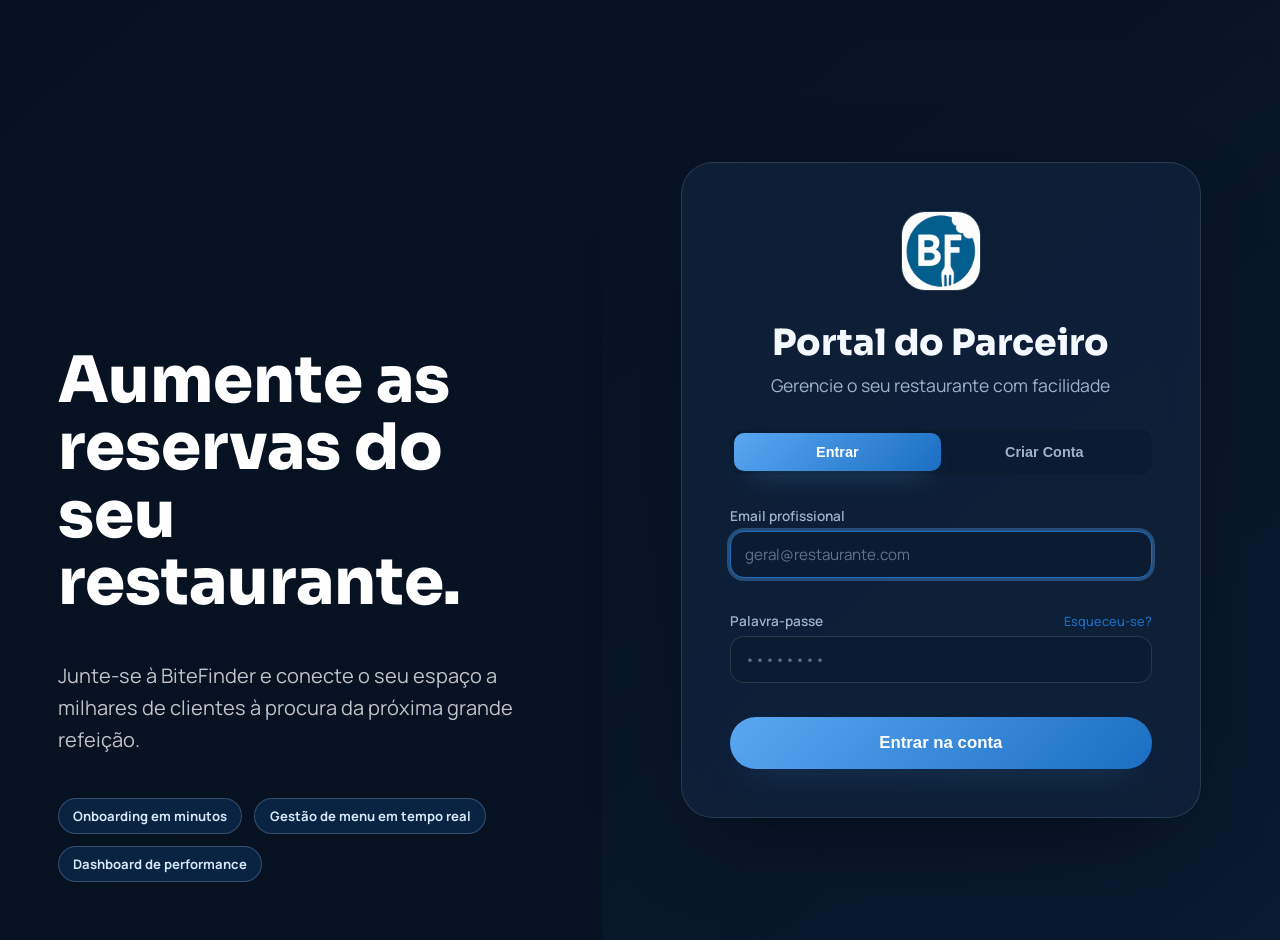
==== bitefinder-api/index.html @ 4b88491d "Merge 71abee022ecd31e087f66228d51484454b02239a into 92f7e16b19a69e4f7900a08f68b5880546957036" ====
<!DOCTYPE html>
<html lang="pt-BR">
<head>
  <meta charset="UTF-8" />
  <meta name="viewport" content="width=device-width, initial-scale=1.0" />
  <title>BiteFinder Restaurante</title>
  <!-- AdSense Integration Dummy/Test -->
  <script async src="https://pagead2.googlesyndication.com/pagead/js/adsbygoogle.js"></script>
  <link rel="preconnect" href="https://fonts.googleapis.com" />
  <link rel="preconnect" href="https://fonts.gstatic.com" crossorigin />
  <link href="https://fonts.googleapis.com/css2?family=Manrope:wght@400;500;600;700;800&family=Sora:wght@500;600;700;800&display=swap" rel="stylesheet" />
  <link rel="stylesheet" href="tokens.css" />
  <style>
    :root {
      --brand: #1B6EC2;
      --brand-hover: #103E7D;
      --brand-bright: #5AA7F2;
      --accent: #1B6EC2;
      --accent-hover: #103E7D;
      --accent-soft: rgba(74,144,217,0.16);
      --bg: #071224;
      --bg-elevated: #0B1B31;
      --surface: #10233D;
      --surface-light: #152B49;
      --surface-frost: rgba(16,35,61,0.78);
      --border: rgba(214,232,248,0.13);
      --text: #F4F8FF;
      --text-soft: #9FB2CC;
      --success: #34C67A;
      --error: #E85C5C;
      --yellow: #FFC107;
      --porcelain: #F7FAFF;
      --radius: 24px;
      --shadow-sm: 0 8px 20px -14px rgba(0,0,0,0.38);
      --shadow: 0 22px 58px -28px rgba(0,0,0,0.58);
      --shadow-lg: 0 34px 90px -40px rgba(0,0,0,0.7);
      --ring: rgba(90,167,242,0.34);
      --ease: cubic-bezier(.2,.8,.2,1);
      font-family: 'Manrope', 'Segoe UI', sans-serif;
    }

    * { box-sizing: border-box; }
    body {
      margin: 0;
      min-height: 100vh;
      background: linear-gradient(140deg, #061121 0%, #071224 46%, #102844 100%);
      color: var(--text);
    }

    h1, h2, h3, h4 {
      font-family: 'Sora', 'Manrope', sans-serif;
      letter-spacing: 0;
    }
    
    .hidden { display: none !important; }
    
    /* ---- AUTH LAYOUT (SPLIT SCREEN) ---- */
    .auth-layout { display: flex; min-height: 100vh; position: relative; }
    
    .auth-banner {
      display: none;
      width: 47%;
      background: linear-gradient(165deg, rgba(6, 17, 33, 0.26), rgba(6, 17, 33, 0.94)), url('https://images.unsplash.com/photo-1555396273-367ea4eb4db5?ixlib=rb-4.0.3&auto=format&fit=crop&w=1920&q=80') center/cover;
      color: white;
      padding: 3.6rem;
      flex-direction: column;
      justify-content: flex-end;
      position: relative;
      overflow: hidden;
    }

    .auth-banner::before {
      content: '';
      display: none;
    }
    
    @media (min-width: 1024px) {
      .auth-banner { display: flex; }
    }
    
    .auth-banner h1 {
      font-size: clamp(3rem, 5vw, 4.5rem);
      font-weight: 800;
      line-height: 1.05;
      letter-spacing: 0;
      margin-bottom: 24px;
      max-width: 600px;
      position: relative;
      z-index: 1;
    }
    .auth-banner p {
      font-size: 1.25rem;
      color: rgba(255, 255, 255, 0.75);
      max-width: 500px;
      line-height: 1.6;
      position: relative;
      z-index: 1;
    }

    .auth-kpis {
      display: flex;
      flex-wrap: wrap;
      gap: 0.75rem;
      margin-top: 1.4rem;
      position: relative;
      z-index: 1;
    }

    .kpi-pill {
      background: rgba(27,110,194,0.2);
      border: 1px solid rgba(214,232,248,0.22);
      border-radius: 999px;
      padding: 0.5rem 0.9rem;
      font-size: 0.82rem;
      font-weight: 700;
      color: #D6E8F8;
      backdrop-filter: blur(4px);
    }
    
    .auth-content {
      flex: 1;
      display: flex;
      flex-direction: column;
      justify-content: center;
      padding: 2rem 1.3rem;
      background: linear-gradient(140deg, #071224 0%, #0A1A2F 100%);
    }
    
    .auth-card {
      width: 100%;
      max-width: 520px;
      margin: 0 auto;
      background: var(--surface-frost);
      border: 1px solid var(--border);
      border-radius: 32px;
      box-shadow: var(--shadow-lg);
      padding: 48px;
      backdrop-filter: blur(18px);
    }
    
    .auth-card.register-mode { max-width: 720px; }
    
    .auth-header { text-align: center; margin-bottom: 32px; }
    .auth-header img {
      width: 80px;
      height: 80px;
      border-radius: 24px;
      margin-bottom: 24px;
      box-shadow: var(--shadow);
      border: 1px solid var(--border);
    }
    .auth-header h2 { font-size: 2.25rem; font-weight: 800; margin: 0 0 8px; color: var(--text); letter-spacing: 0; }
    .auth-header p { color: var(--text-soft); font-size: 1.1rem; margin: 0; }
    
    .auth-tabs {
      display: flex;
      background: var(--bg-elevated);
      padding: 4px;
      border-radius: 12px;
      margin-bottom: 2rem;
    }
    .auth-tabs button {
      flex: 1;
      padding: 11px;
      border: none;
      background: transparent;
      border-radius: 10px;
      font-weight: 700;
      font-size: 0.9rem;
      color: var(--text-soft);
      cursor: pointer;
      transition: all 0.2s ease;
    }
    .auth-tabs button.active {
      background: linear-gradient(135deg, var(--brand-bright), var(--brand));
      color: #fff;
      box-shadow: 0 12px 28px -16px rgba(90,167,242,0.85);
    }
    
    /* ---- DASHBOARD LAYOUT ---- */
    .dashboard-layout { min-height: 100vh; display: flex; flex-direction: column; background: linear-gradient(140deg, #061121 0%, #071224 48%, #102844 100%); }
    
    .dash-nav {
      background: rgba(7, 18, 36, 0.86);
      border-bottom: 1px solid var(--border);
      padding: 0 1.6rem;
      display: flex;
      justify-content: space-between;
      align-items: center;
      height: 74px;
      position: sticky;
      top: 0;
      z-index: 100;
      backdrop-filter: blur(16px);
    }
    
    .dash-brand { display: flex; align-items: center; gap: 12px; font-weight: 700; font-size: 1.05rem; color: var(--text); }
    .dash-brand img {
      width: 38px;
      height: 38px;
      border-radius: 10px;
      border: 1px solid var(--border);
    }
    
    .dash-menu { display: flex; gap: 4px; height: 100%; align-items: center; }
    .dash-menu button {
      background: transparent;
      border: none;
      font-size: 0.92rem;
      font-weight: 700;
      color: var(--text-soft);
      padding: 9px 15px;
      border-radius: 9px;
      cursor: pointer;
      transition: all 0.2s;
      display: flex;
      align-items: center;
      gap: 6px;
    }
    .dash-menu button:hover { background: rgba(74,144,217,0.12); color: var(--text); }
    .dash-menu button.active { background: var(--accent-soft); color: var(--accent); }
    
    .dash-logout {
      font-size: 0.9rem;
      color: #E85C5C;
      background: rgba(232,92,92,0.12);
      border: 1px solid rgba(232,92,92,0.2);
      cursor: pointer;
      font-weight: 700;
      border-radius: 999px;
      padding: 10px 14px;
      transition: all 0.2s ease;
    }
    .dash-logout:hover { background: rgba(232,92,92,0.2); transform: translateY(-1px); }
    
    .dash-content { max-width: 1320px; margin: 0 auto; padding: 2rem 1.2rem 2.5rem; width: 100%; flex: 1; }

    .demo-badge {
      display: inline-flex;
      align-items: center;
      gap: 6px;
      background: rgba(255,193,7,0.15);
      border: 1px solid rgba(255,193,7,0.3);
      color: var(--yellow);
      font-size: 0.75rem;
      font-weight: 700;
      padding: 4px 10px;
      border-radius: 999px;
      margin-left: 12px;
    }

    /* ---- Restaurant Selector ---- */
    .restaurant-selector {
      display: flex;
      gap: 8px;
      margin-bottom: 24px;
      flex-wrap: wrap;
    }
    .restaurant-chip {
      padding: 10px 20px;
      border-radius: 999px;
      border: 1px solid var(--border);
      background: var(--surface-light);
      color: var(--text-soft);
      font-weight: 700;
      font-size: 0.9rem;
      cursor: pointer;
      transition: all 0.22s var(--ease);
    }
    .restaurant-chip:hover { border-color: var(--accent); color: var(--text); background: rgba(74,144,217,0.10); }
    .restaurant-chip.active {
      background: linear-gradient(135deg, var(--brand-bright), var(--brand));
      border-color: var(--accent);
      color: white;
      box-shadow: 0 4px 16px -4px rgba(27,110,194,0.5);
    }

    /* ---- COMMON COMPONENTS ---- */
    .panel { display: none; animation: fadeIn 0.32s var(--ease); }
    .panel.active { display: block; }
    @keyframes fadeIn { from { opacity: 0; transform: translateY(10px); } to { opacity: 1; transform: translateY(0); } }
    
    .card {
      background: var(--surface);
      border: 1px solid var(--border);
      border-radius: 24px;
      padding: 32px;
      box-shadow: var(--shadow);
      margin-bottom: 24px;
      transition: transform 0.22s var(--ease), box-shadow 0.22s var(--ease), border-color 0.22s var(--ease);
    }
    
    .card:hover {
      transform: translateY(-3px);
      box-shadow: var(--shadow-lg);
      border-color: rgba(214,232,248,0.22);
    }
    
    .form-grid { display: grid; gap: 1rem; grid-template-columns: 1fr; }
    @media (min-width: 640px) { .form-grid.two-cols { grid-template-columns: 1fr 1fr; } }
    
    .form-row { display: flex; flex-direction: column; gap: 6px; margin-bottom: 1rem; }
    .form-row label { font-size: 0.85rem; font-weight: 600; color: var(--text-soft); }
    .form-row input, .form-row select, .form-row textarea { 
      border: 1px solid var(--border);
      border-radius: 14px;
      background: var(--bg-elevated);
      color: var(--text);
      padding: 12px 14px;
      font-size: 0.95rem;
      font-family: inherit;
      transition: all .2s ease;
    }
    .form-row input::placeholder, .form-row textarea::placeholder { color: #5f7390; }
    .form-row input:focus, .form-row select:focus, .form-row textarea:focus { 
      outline: none; border-color: var(--accent); box-shadow: 0 0 0 3px var(--ring); 
    }
    .form-row textarea { min-height: 74px; resize: vertical; }
    
    .field-error { color: var(--error); font-size: 0.8rem; margin-top: -6px; min-height: 1.1rem; }
    
    .button-cta { 
      width: 100%;
      border: none;
      border-radius: 999px;
      padding: 16px 24px;
      font-size: 1.05rem;
      font-weight: 800;
      color: white;
      background: linear-gradient(135deg, var(--brand-bright), var(--brand));
      cursor: pointer;
      transition: transform 0.18s var(--ease), box-shadow 0.18s var(--ease), background 0.18s var(--ease);
      display: flex; justify-content: center; align-items: center; gap: 12px;
      box-shadow: 0 18px 34px -24px rgba(90,167,242,0.9);
    }
    .button-cta:hover { transform: translateY(-1px); box-shadow: 0 22px 42px -24px rgba(90,167,242,0.95); background: var(--brand-hover); }
    .button-cta.secondary { background: var(--accent); color: white; }
    .button-cta.secondary:hover { background: var(--accent-hover); }
    .button-cta.danger { background: var(--error); color: white; }
    .button-cta.small {
      width: auto;
      padding: 10px 16px;
      font-size: 0.85rem;
    }
    .button-cta.icon-btn {
      width: auto;
      padding: 10px 12px;
      font-size: 0.85rem;
      border-radius: 12px;
    }
    
    .page-header { margin-bottom: 32px; }
    .page-header h2 { font-size: 2.2rem; font-weight: 800; color: var(--text); margin: 0 0 8px; letter-spacing: 0; }
    .page-header p { color: var(--text-soft); font-size: 1.1rem; margin: 0; }

    .section-eyebrow {
      display: inline-flex;
      align-items: center;
      gap: 6px;
      border-radius: 999px;
      background: var(--accent-soft);
      color: var(--accent);
      font-weight: 700;
      font-size: 0.74rem;
      letter-spacing: 0.07em;
      text-transform: uppercase;
      padding: 6px 10px;
      margin-bottom: 0.85rem;
    }

    /* ---- Stats Bar ---- */
    .stats-bar {
      display: grid;
      grid-template-columns: repeat(auto-fit, minmax(140px, 1fr));
      gap: 12px;
      margin-bottom: 28px;
    }
    .stat-card {
      background: var(--surface-light);
      border: 1px solid var(--border);
      border-radius: 18px;
      padding: 18px;
      text-align: center;
      box-shadow: var(--shadow-sm);
      transition: transform 0.22s var(--ease), box-shadow 0.22s var(--ease), border-color 0.22s var(--ease);
    }
    .stat-card:hover { transform: translateY(-2px); box-shadow: var(--shadow); border-color: rgba(214,232,248,0.2); }
    .stat-emoji { margin-bottom: 6px; display: flex; justify-content: center; color: var(--accent); }
    .stat-value { font-size: 1.8rem; font-weight: 800; color: var(--text); margin: 0; }
    .stat-label { color: var(--text-soft); font-size: 0.82rem; font-weight: 500; margin: 2px 0 0; }

    /* ---- Dish Grid ---- */
    .dish-grid {
      display: grid;
      gap: 16px;
      grid-template-columns: repeat(auto-fill, minmax(320px, 1fr));
    }

    .dish-grid.list-view {
      grid-template-columns: 1fr;
    }

    .dish-card {
      background: var(--surface-light);
      border: 1px solid var(--border);
      border-radius: 20px;
      overflow: hidden;
      transition: transform 0.24s var(--ease), box-shadow 0.24s var(--ease), border-color 0.24s var(--ease);
      box-shadow: var(--shadow-sm);
    }
    .dish-card:hover { transform: translateY(-4px); box-shadow: var(--shadow-lg); border-color: rgba(214,232,248,0.22); }
    .dish-card.is-destaque {
      border-color: rgba(255,184,0,0.35);
      box-shadow: 0 4px 16px -4px rgba(255,184,0,0.15);
    }

    .dish-card-img {
      width: 100%;
      height: 200px;
      object-fit: cover;
      background: var(--bg-elevated);
      display: block;
      filter: saturate(1.06) contrast(1.03);
    }

    .dish-card-body { padding: 16px; }

    .dish-card-top {
      display: flex;
      justify-content: space-between;
      align-items: flex-start;
      margin-bottom: 6px;
    }

    .dish-category-badge {
      background: var(--accent-soft);
      color: var(--accent);
      font-size: 0.7rem;
      font-weight: 700;
      text-transform: uppercase;
      letter-spacing: 0.5px;
      padding: 3px 8px;
      border-radius: 6px;
    }

    .dish-price {
      font-weight: 800;
      font-size: 1.05rem;
      color: var(--accent);
      background: var(--accent-soft);
      padding: 4px 10px;
      border-radius: 999px;
    }

    .dish-card h4 {
      margin: 6px 0 4px;
      font-size: 1.1rem;
      color: var(--text);
      line-height: 1.3;
    }

    .dish-card-desc {
      color: var(--text-soft);
      font-size: 0.85rem;
      line-height: 1.4;
      margin: 0 0 10px;
      display: -webkit-box;
      -webkit-line-clamp: 2;
      -webkit-box-orient: vertical;
      overflow: hidden;
    }

    .dish-card-rating {
      color: var(--yellow);
      font-weight: 700;
      font-size: 0.88rem;
    }

    .dish-card-actions {
      display: flex;
      gap: 8px;
      margin-top: 12px;
    }

    .dish-card-actions button {
      flex: 1;
      padding: 10px;
      border-radius: 10px;
      border: 1px solid var(--border);
      font-weight: 700;
      font-size: 0.82rem;
      cursor: pointer;
      transition: all 0.2s var(--ease);
      display: flex;
      align-items: center;
      justify-content: center;
      gap: 5px;
    }
    .btn-edit {
      background: var(--accent-soft);
      color: var(--accent);
      border-color: rgba(27,110,194,0.3) !important;
    }
    .btn-edit:hover { background: var(--accent); color: white; transform: translateY(-1px); }
    .btn-delete {
      background: rgba(232,92,92,0.1);
      color: var(--error);
      border-color: rgba(232,92,92,0.2) !important;
    }
    .btn-delete:hover { background: var(--error); color: white; transform: translateY(-1px); }
    .btn-destaque {
      background: rgba(255,243,208,0.1);
      color: #C99A14;
      border-color: rgba(255,193,7,0.25) !important;
    }
    .btn-destaque:hover { background: #FFB800; color: #1A1A00; }
    .btn-destaque.active {
      background: linear-gradient(135deg, #FFB800, #FF9500);
      color: #1A1A00;
      border-color: rgba(255,184,0,0.5) !important;
      box-shadow: 0 2px 8px -2px rgba(255,184,0,0.4);
    }

    .destaque-badge {
      position: absolute;
      top: 10px;
      left: 10px;
      background: linear-gradient(135deg, #FFB800, #FF9500);
      color: #1A1A00;
      font-size: 0.65rem;
      font-weight: 800;
      padding: 4px 10px;
      border-radius: 8px;
      letter-spacing: 0.5px;
      z-index: 2;
      display: flex;
      align-items: center;
      gap: 4px;
      box-shadow: 0 2px 8px rgba(255,184,0,0.4);
    }

    .dish-card-img-wrap {
      position: relative;
    }

    .dish-grid.list-view .dish-card {
      display: grid;
      grid-template-columns: minmax(180px, 260px) 1fr;
      min-height: 210px;
    }

    .dish-grid.list-view .dish-card-img-wrap {
      min-height: 100%;
    }

    .dish-grid.list-view .dish-card-img {
      height: 100%;
      min-height: 210px;
    }

    .insights-grid {
      display: grid;
      grid-template-columns: minmax(0, 1.15fr) minmax(320px, 0.85fr);
      gap: 18px;
      align-items: start;
    }

    .insight-stack {
      display: grid;
      gap: 14px;
    }

    .insight-row {
      display: grid;
      grid-template-columns: 48px minmax(0, 1fr) auto;
      gap: 14px;
      align-items: center;
      padding: 14px;
      border: 1px solid var(--border);
      background: var(--surface-light);
      border-radius: 18px;
      transition: transform .22s var(--ease), border-color .22s var(--ease), background .22s var(--ease);
    }

    .insight-row:hover {
      transform: translateY(-2px);
      border-color: rgba(90,167,242,0.28);
      background: rgba(21,43,73,0.92);
    }

    .insight-rank {
      width: 48px;
      height: 48px;
      display: grid;
      place-items: center;
      border-radius: 16px;
      background: var(--accent-soft);
      color: var(--brand-bright);
      font-weight: 900;
    }

    .insight-row h4 {
      margin: 0 0 4px;
      color: var(--text);
      font-size: 0.98rem;
    }

    .insight-row p {
      margin: 0;
      color: var(--text-soft);
      font-size: 0.82rem;
      line-height: 1.4;
    }

    .sentiment-badge {
      white-space: nowrap;
      border-radius: 999px;
      padding: 7px 10px;
      font-size: 0.72rem;
      font-weight: 900;
      border: 1px solid transparent;
    }

    .sentiment-badge.excellent { color: #9FF3C7; background: rgba(52,198,122,0.14); border-color: rgba(52,198,122,0.24); }
    .sentiment-badge.steady { color: #D6E8F8; background: rgba(90,167,242,0.15); border-color: rgba(90,167,242,0.24); }
    .sentiment-badge.watch { color: #FFD76A; background: rgba(255,193,7,0.13); border-color: rgba(255,193,7,0.24); }

    .review-callout {
      border-radius: 24px;
      padding: 22px;
      background:
        radial-gradient(circle at 0% 0%, rgba(90,167,242,0.24), transparent 38%),
        linear-gradient(145deg, rgba(16,35,61,0.96), rgba(7,18,36,0.96));
      border: 1px solid rgba(214,232,248,0.16);
      box-shadow: var(--shadow);
    }

    .review-callout h3 {
      margin: 0 0 8px;
      color: var(--text);
      font-size: 1.15rem;
    }

    .review-callout p {
      margin: 0 0 16px;
      color: var(--text-soft);
      line-height: 1.55;
    }

    .response-template {
      border-radius: 18px;
      background: rgba(7,18,36,0.72);
      border: 1px solid var(--border);
      padding: 14px;
      color: var(--text-soft);
      font-size: 0.88rem;
      line-height: 1.55;
    }

    .portal-toolbar {
      display: flex;
      align-items: center;
      justify-content: space-between;
      gap: 12px;
      margin-bottom: 16px;
      flex-wrap: wrap;
    }

    .view-toggle {
      display: inline-flex;
      padding: 4px;
      border-radius: 14px;
      border: 1px solid var(--border);
      background: var(--surface-light);
      gap: 4px;
    }

    .view-toggle button {
      border: 0;
      border-radius: 10px;
      background: transparent;
      color: var(--text-soft);
      font: inherit;
      font-weight: 800;
      font-size: 0.82rem;
      padding: 8px 12px;
      cursor: pointer;
      transition: background .18s var(--ease), color .18s var(--ease);
    }

    .view-toggle button.active {
      background: linear-gradient(135deg, var(--brand-bright), var(--brand));
      color: #fff;
    }

    .menu-controls {
      display: flex;
      gap: 10px;
      margin-bottom: 14px;
      flex-wrap: wrap;
    }

    .menu-controls input,
    .menu-controls select {
      min-height: 42px;
      border-radius: 14px;
      border: 1px solid var(--border);
      background: var(--bg-elevated);
      color: var(--text);
      padding: 0 12px;
      font: inherit;
      font-size: 0.9rem;
      outline: none;
      transition: border-color .18s var(--ease), box-shadow .18s var(--ease);
    }

    .menu-controls input {
      flex: 1 1 220px;
    }

    .menu-controls select {
      flex: 0 1 180px;
    }

    .menu-controls input:focus,
    .menu-controls select:focus {
      border-color: var(--accent);
      box-shadow: 0 0 0 3px var(--ring);
    }

    /* ---- Image Preview ---- */
    .img-preview-box {
      width: 100%;
      height: 160px;
      border-radius: 14px;
      overflow: hidden;
      background: var(--bg);
      border: 1px dashed var(--border);
      display: flex;
      align-items: center;
      justify-content: center;
      color: var(--text-soft);
      font-size: 0.85rem;
      margin-bottom: 1rem;
    }
    .img-preview-box img {
      width: 100%;
      height: 100%;
      object-fit: cover;
    }

    /* ---- Edit Modal ---- */
    .modal-overlay {
      position: fixed;
      top: 0; left: 0; right: 0; bottom: 0;
      background: rgba(0,0,0,0.6);
      z-index: 999;
      display: flex;
      align-items: center;
      justify-content: center;
      padding: 1rem;
      animation: fadeIn 0.2s;
    }
    .modal-card {
      background: var(--surface);
      border: 1px solid var(--border);
      border-radius: 28px;
      padding: 32px;
      width: 100%;
      max-width: 560px;
      box-shadow: var(--shadow-lg);
      max-height: 90vh;
      overflow-y: auto;
    }
    .modal-card h3 { margin: 0 0 1.2rem; font-size: 1.3rem; }
    
    .toast {
      position: fixed;
      right: 18px;
      bottom: 18px;
      z-index: 9999;
      background: var(--surface-light);
      color: #fff;
      padding: 12px 18px;
      border-radius: 10px;
      box-shadow: var(--shadow-lg);
      opacity: 0;
      transform: translateY(12px);
      transition: 0.3s var(--ease);
      font-weight: 700;
      display: flex;
      align-items: center;
      gap: 8px;
      max-width: min(90vw, 420px);
    }
    .toast.show { opacity: 1; transform: translateY(0); }
    
    .empty-state { text-align: center; padding: 3rem 1rem; border: 1px dashed var(--border); border-radius: var(--radius); color: var(--text-soft); }

    @media (max-width: 1023px) {
      .auth-content { padding: 1.1rem; }
      .auth-card { border-radius: 22px; }
      .dash-nav { height: auto; min-height: 70px; flex-wrap: wrap; gap: 0.6rem; padding: 0.8rem 1rem; }
      .dash-content { padding: 1.2rem 0.9rem 2rem; }
    }

    @media (max-width: 640px) {
      .dish-grid { grid-template-columns: 1fr; }
      .dish-grid.list-view .dish-card { grid-template-columns: 1fr; }
      .dish-grid.list-view .dish-card-img { height: 200px; min-height: 0; }
      .stats-bar { grid-template-columns: repeat(2, 1fr); }
      .insights-grid { grid-template-columns: 1fr; }
      .insight-row { grid-template-columns: 42px minmax(0, 1fr); }
      .sentiment-badge { grid-column: 2; justify-self: start; }
    }
  </style>
</head>
<body>
  <div class="adsense-container" style="text-align:center; padding: 20px;">
    <ins class="adsbygoogle" style="display:block" data-ad-client="ca-pub-1234567890123456" data-ad-slot="1234567890" data-ad-format="auto" data-full-width-responsive="true"></ins>
    <script>(adsbygoogle = window.adsbygoogle || []).push({});</script>
  </div>

  <!-- ================= LAYOUT DE AUTENTICAÇÃO ================= -->
  <div id="authLayout" class="auth-layout">
    <div class="auth-banner">
      <h1>Aumente as reservas do seu restaurante.</h1>
      <p>Junte-se à BiteFinder e conecte o seu espaço a milhares de clientes à procura da próxima grande refeição.</p>
      <div class="auth-kpis">
        <span class="kpi-pill">Onboarding em minutos</span>
        <span class="kpi-pill">Gestão de menu em tempo real</span>
        <span class="kpi-pill">Dashboard de performance</span>
      </div>
    </div>
    
    <div class="auth-content">
      <div id="authCard" class="auth-card">
        <div class="auth-header">
          <img src="assets/logo-bf.png" alt="BiteFinder" />
          <h2>Portal do Parceiro</h2>
          <p>Gerencie o seu restaurante com facilidade</p>
        </div>
        
        <div class="auth-tabs">
          <button id="tabLogin" class="active" type="button">Entrar</button>
          <button id="tabRegister" type="button">Criar Conta</button>
        </div>
        
        <!-- PAINEL LOGIN -->
        <section id="panelLogin" class="panel active">
          <form id="formLogin" autocomplete="off" novalidate>
            <div class="form-row">
              <label>Email profissional</label>
              <input id="loginEmail" type="email" name="email" required placeholder="geral@restaurante.com" />
              <div class="field-error" id="loginEmailError"></div>
            </div>
            <div class="form-row">
              <div style="display:flex; justify-content:space-between; align-items:center;">
                <label>Palavra-passe</label>
                <a href="#" id="forgotPassword" style="font-size:0.8rem; color:var(--accent); text-decoration:none; font-weight:500;">Esqueceu-se?</a>
              </div>
              <input id="loginPassword" type="password" name="password" required placeholder="••••••••" />
              <div class="field-error" id="loginPasswordError"></div>
            </div>
            <button class="button-cta" type="submit" style="margin-top: 8px;">Entrar na conta</button>
          </form>
        </section>
        
        <!-- PAINEL REGISTRO -->
        <section id="panelRegister" class="panel">
          <form id="formRegister" autocomplete="off" novalidate>
            <div class="form-grid two-cols">
              <div class="form-row">
                <label>Nome do Proprietário</label>
                <input type="text" name="name" required placeholder="Ex: João Silva" />
              </div>
              <div class="form-row">
                <label>Nome do Restaurante</label>
                <input type="text" name="restauranteNome" required placeholder="Ex: Tasca do Zé" />
              </div>
            </div>
            <div class="form-row">
              <label>Morada Completa</label>
              <input type="text" name="restauranteMorada" required placeholder="Rua Augusta 123, Lisboa" />
            </div>
            <div class="form-grid two-cols">
              <div class="form-row">
                <label>NIF (Número de Identificação)</label>
                <input type="text" name="restaurantCode" required placeholder="123456789" />
              </div>
              <div class="form-row">
                <label>Telemóvel / Telefone</label>
                <input type="tel" name="phone" placeholder="+351 900 000 000" />
              </div>
            </div>
            <hr style="border:0; border-top:1px solid var(--border); margin: 1rem 0;" />
            <div class="form-row">
              <label>Email de Acesso</label>
              <input type="email" name="email" required placeholder="geral@restaurante.com" />
            </div>
            <div class="form-row">
              <label>Palavra-passe Segura</label>
              <input type="password" name="password" required placeholder="Mínimo de 8 caracteres" />
            </div>
            <button class="button-cta" type="submit" style="margin-top: 12px;">Criar Conta de Parceiro</button>
          </form>
        </section>
        
      </div>
    </div>
  </div>

  <!-- ================= LAYOUT DO DASHBOARD ================= -->
  <div id="dashboardLayout" class="dashboard-layout hidden">
    <nav class="dash-nav">
      <div class="dash-brand">
        <img src="assets/logo-bf.png" alt="BiteFinder" />
        <span id="navRestaurantName">BiteFinder</span>

      </div>
      <div class="dash-menu">
        <button id="tabMenu" type="button" class="active"><svg width="16" height="16" viewBox="0 0 24 24" fill="none" stroke="currentColor" stroke-width="2" stroke-linecap="round" stroke-linejoin="round"><path d="M16 4h2a2 2 0 0 1 2 2v14a2 2 0 0 1-2 2H6a2 2 0 0 1-2-2V6a2 2 0 0 1 2-2h2"/><rect x="8" y="2" width="8" height="4" rx="1" ry="1"/></svg> Cardápio</button>
        <button id="tabInsights" type="button"><svg width="16" height="16" viewBox="0 0 24 24" fill="none" stroke="currentColor" stroke-width="2" stroke-linecap="round" stroke-linejoin="round"><path d="M3 3v18h18"/><path d="m19 9-5 5-4-4-3 3"/></svg> Intelligence</button>
      </div>
      <button id="btnSair" class="dash-logout">Terminar Sessão</button>
    </nav>
    
    <main class="dash-content">
      
      <!-- Restaurant Selector -->
      <div id="restaurantSelector" class="restaurant-selector hidden"></div>

      <!-- PAINEL GESTÃO DE MENU -->
      <section id="panelMenu" class="panel active">
        <div class="page-header">
          <span class="section-eyebrow">Portal Profissional</span>
          <h2>Gestão do Cardápio</h2>
          <p>Adicione, edite ou remova os pratos disponíveis no seu restaurante.</p>
        </div>

        <!-- Stats Bar -->
        <div id="statsBar" class="stats-bar"></div>
        
        <div class="form-grid two-cols" style="align-items: start;">
          <!-- Formulário de Prato -->
          <div class="card" style="position: sticky; top: 90px;">
            <h3 style="margin: 0 0 0.6rem; font-size: 1.1rem; color: var(--text);">Adicionar Novo Prato</h3>
            <p style="margin: 0 0 1rem; color: var(--text-soft); font-size: 0.85rem;">Publique pratos com foto, descrição e preço.</p>
            
            <!-- Image Preview -->
            <div id="addImagePreview" class="img-preview-box">
              <span><svg width="16" height="16" viewBox="0 0 24 24" fill="none" stroke="currentColor" stroke-width="2" stroke-linecap="round" stroke-linejoin="round"><rect x="3" y="3" width="18" height="18" rx="2" ry="2"/><circle cx="8.5" cy="8.5" r="1.5"/><polyline points="21 15 16 10 5 21"/></svg> Pré-visualização da imagem</span>
            </div>

            <form id="menuForm" autocomplete="off" novalidate>
              <div class="form-row">
                <label>Nome do Prato *</label>
                <input name="nome" required placeholder="Ex: Risoto de Camarão" />
              </div>
              <div class="form-grid two-cols" style="gap: 1rem; margin-bottom:0;">
                <div class="form-row">
                  <label>Categoria</label>
                  <input name="categoria" required placeholder="Ex: Marisco" />
                </div>
                <div class="form-row">
                  <label>Preço (€)</label>
                  <input type="number" step="0.01" name="preco" required placeholder="14.90" />
                </div>
              </div>
              <div class="form-row">
                <label>Descrição</label>
                <textarea name="descricao" placeholder="Descreva os ingredientes e detalhes..."></textarea>
              </div>
              <div class="form-row">
                <label>URL da Imagem</label>
                <input name="imagemUrl" id="addImageUrl" placeholder="https://exemplo.com/imagem.jpg" />
              </div>
              <button class="button-cta secondary" type="submit">Adicionar ao Cardápio</button>
            </form>
          </div>
          
          <!-- Lista de Pratos -->
          <div>
            <div class="portal-toolbar">
              <div>
                <h3 style="margin:0;color:var(--text);font-size:1.15rem;">Pratos publicados</h3>
                <p style="margin:4px 0 0;color:var(--text-soft);font-size:.86rem;">Compare performance, preço e destaque sem sair do fluxo.</p>
              </div>
              <div class="view-toggle" aria-label="Alternar vista">
                <button id="viewGrid" type="button" class="active">Grelha</button>
                <button id="viewList" type="button">Lista</button>
              </div>
            </div>
            <div class="menu-controls">
              <input id="menuSearch" type="search" placeholder="Pesquisar prato, categoria ou descrição" />
              <select id="menuSort" aria-label="Ordenar pratos">
                <option value="signal">Melhor sinal</option>
                <option value="rating">Rating</option>
                <option value="reviews">Avaliações</option>
                <option value="priceAsc">Preço baixo</option>
                <option value="priceDesc">Preço alto</option>
              </select>
            </div>
            <div id="menuList" class="dish-grid">
              <div class="empty-state">A carregar pratos...</div>
            </div>
          </div>
        </div>
      </section>

      <!-- PAINEL INTELLIGENCE / REVIEWS -->
      <section id="panelInsights" class="panel">
        <div class="page-header">
          <span class="section-eyebrow">Review Intelligence</span>
          <h2>Performance e reputação</h2>
          <p>Veja quais pratos estão a criar desejo, consistência e oportunidades de melhoria.</p>
        </div>

        <div class="insights-grid">
          <div class="card">
            <div style="display:flex;justify-content:space-between;gap:16px;align-items:flex-start;margin-bottom:18px;">
              <div>
                <h3 style="margin:0 0 6px;color:var(--text);font-size:1.15rem;">Pratos com mais sinal</h3>
                <p style="margin:0;color:var(--text-soft);font-size:.88rem;">Ordenado por rating, volume de reviews e destaque.</p>
              </div>
              <button class="button-cta small secondary" type="button" id="refreshInsights">Atualizar</button>
            </div>
            <div id="insightsList" class="insight-stack">
              <div class="empty-state">A carregar inteligência...</div>
            </div>
          </div>

          <aside class="review-callout">
            <h3>Tom de resposta recomendado</h3>
            <p>Responda com precisão, gratidão e contexto. Mantenha o tom curto, premium e humano.</p>
            <div class="response-template" id="responseTemplate">
              Obrigado pela visita. Ficamos contentes por saber que o prato correspondeu às expectativas. A equipa vai continuar a afinar cada detalhe para manter esta experiência consistente.
            </div>
          </aside>
        </div>
      </section>

    </main>
  </div>

  <!-- Edit Modal -->
  <div id="editModal" class="modal-overlay hidden">
    <div class="modal-card">
      <h3>Editar Prato</h3>
      <div id="editImagePreview" class="img-preview-box">
        <span><svg width="16" height="16" viewBox="0 0 24 24" fill="none" stroke="currentColor" stroke-width="2" stroke-linecap="round" stroke-linejoin="round"><rect x="3" y="3" width="18" height="18" rx="2" ry="2"/><circle cx="8.5" cy="8.5" r="1.5"/><polyline points="21 15 16 10 5 21"/></svg> Pré-visualização</span>
      </div>
      <form id="editForm" autocomplete="off" novalidate>
        <div class="form-row"><label>Nome *</label><input name="nome" required /></div>
        <div class="form-grid two-cols" style="gap:1rem; margin-bottom:0;">
          <div class="form-row"><label>Categoria</label><input name="categoria" /></div>
          <div class="form-row"><label>Preço (€)</label><input name="preco" type="number" step="0.01" /></div>
        </div>
        <div class="form-row"><label>Descrição</label><textarea name="descricao"></textarea></div>
        <div class="form-row"><label>URL da Imagem</label><input name="imagemUrl" id="editImageUrl" /></div>
        <input type="hidden" name="idPrato" />
        <div style="display:flex; gap:8px; margin-top:0.5rem;">
          <button type="submit" class="button-cta small" style="flex:1;">Guardar</button>
          <button type="button" class="button-cta small secondary" id="editCancel" style="flex:1;">Cancelar</button>
          <button type="button" class="button-cta small danger" id="editDelete">Eliminar</button>
        </div>
      </form>
    </div>
  </div>

  <div id="toast" class="toast" aria-live="polite"></div>

  <script>
    // =====================================================================
    // MOCK DATA — espelha os dados do MockDataProvider.kt da app Android
    // =====================================================================
    const MOCK = {
      users: {
        'restaurante@teste.com': {
          password: '123456',
          user: { id: 2, nome: 'Chef Manuel', email: 'restaurante@teste.com', role: 'restaurante', restaurantes: [3, 7] }
        },
        'resto@teste.com': {
          password: '123456',
          user: { id: 2, nome: 'Chef Manuel', email: 'resto@teste.com', role: 'restaurante', restaurantes: [3, 7] }
        }
      },
      restaurants: {
        3: { nome: 'Cervejaria Ramiro', morada: 'Av. Almirante Reis 1H, Lisboa' },
        7: { nome: 'Pastéis de Belém', morada: 'Rua de Belém 84-92, Lisboa' }
      },
      pratos: {
        3: [
          { id: 4, nome: 'Gambas al Ajillo', categoria: 'Marisco', preco: 18.50, descricao: 'Gambas frescas salteadas em azeite com alho e malagueta', imagemUrl: 'https://upload.wikimedia.org/wikipedia/commons/thumb/6/65/Gambas_al_ajillo.jpg/500px-Gambas_al_ajillo.jpg', ratingMedio: 4.8, totalAvaliacoes: 234, destacado: true },
          { id: 5, nome: 'Amêijoas à Bulhão Pato', categoria: 'Marisco', preco: 22.00, descricao: 'Amêijoas frescas com azeite, alho, coentros e limão', imagemUrl: 'https://upload.wikimedia.org/wikipedia/commons/thumb/b/b0/Am%C3%AAijoas_%C3%A0_Bulh%C3%A3o_Pato.jpg/500px-Am%C3%AAijoas_%C3%A0_Bulh%C3%A3o_Pato.jpg', ratingMedio: 4.7, totalAvaliacoes: 187, destacado: false },
          { id: 6, nome: 'Lavagante Grelhado', categoria: 'Marisco', preco: 45.00, descricao: 'Lavagante fresco grelhado com manteiga de ervas', imagemUrl: 'https://upload.wikimedia.org/wikipedia/commons/thumb/7/7a/Grilled_Lobster_%288558909573%29.jpg/500px-Grilled_Lobster_%288558909573%29.jpg', ratingMedio: 4.9, totalAvaliacoes: 145, destacado: false },
          { id: 47, nome: 'Bifana do Ramiro', categoria: 'Bifana', preco: 6.00, descricao: 'Bifana gourmet com carne de porco ibérico e molho de cerveja', imagemUrl: 'https://upload.wikimedia.org/wikipedia/commons/thumb/4/41/Cervejaria_Ramiro_%2841171394540%29.jpg/500px-Cervejaria_Ramiro_%2841171394540%29.jpg', ratingMedio: 4.6, totalAvaliacoes: 189, destacado: false }
        ],
        7: [
          { id: 18, nome: 'Pastel de Belém', categoria: 'Sobremesas', preco: 1.30, descricao: 'O original pastel de nata de Belém com canela e açúcar em pó', imagemUrl: 'https://upload.wikimedia.org/wikipedia/commons/thumb/1/16/Pastel_de_nata_%2818616473070%29.jpg/500px-Pastel_de_nata_%2818616473070%29.jpg', ratingMedio: 4.9, totalAvaliacoes: 523, destacado: true },
          { id: 19, nome: 'Tarte de Amêndoa', categoria: 'Sobremesas', preco: 4.50, descricao: 'Tarte crocante de amêndoa do Algarve com gelado de baunilha', imagemUrl: 'https://images.unsplash.com/photo-1519915028121-7d3463d20b13?auto=format&fit=crop&q=80&w=400', ratingMedio: 4.5, totalAvaliacoes: 198, destacado: false },
          { id: 20, nome: 'Mousse de Chocolate', categoria: 'Sobremesas', preco: 5.00, descricao: 'Mousse de chocolate negro belga com raspas de chocolate', imagemUrl: 'https://upload.wikimedia.org/wikipedia/commons/thumb/b/b9/Chocolate_mousse_%2816013444604%29.jpg/500px-Chocolate_mousse_%2816013444604%29.jpg', ratingMedio: 4.7, totalAvaliacoes: 145, destacado: false }
        ]
      },
      nextId: 200
    };

    // =====================================================================
    // STATE
    // =====================================================================
    const state = {
      token: localStorage.getItem('jwtToken') || null,
      user: null,
      restauranteId: null,
      restaurantes: [],
      isDemo: false
    };
    try {
      const userStr = localStorage.getItem('jwtUser');
      if (userStr) state.user = JSON.parse(userStr);
      if (state.user?.restauranteId) state.restauranteId = state.user.restauranteId;
      else if (state.user?.restaurantes?.length) {
        state.restauranteId = state.user.restaurantes[0];
        state.restaurantes = state.user.restaurantes;
      }
    } catch {}

    // DOM Elements
    const tabLogin = document.getElementById('tabLogin');
    const tabRegister = document.getElementById('tabRegister');
    const tabMenu = document.getElementById('tabMenu');
    const tabInsights = document.getElementById('tabInsights');
    const panelLogin = document.getElementById('panelLogin');
    const panelRegister = document.getElementById('panelRegister');
    const panelMenu = document.getElementById('panelMenu');
    const panelInsights = document.getElementById('panelInsights');
    const authLayout = document.getElementById('authLayout');
    const authCard = document.getElementById('authCard');
    const dashboardLayout = document.getElementById('dashboardLayout');
    const navRestaurantName = document.getElementById('navRestaurantName');
    const viewGrid = document.getElementById('viewGrid');
    const viewList = document.getElementById('viewList');
    const menuSearch = document.getElementById('menuSearch');
    const menuSort = document.getElementById('menuSort');

    const toast = document.getElementById('toast');
    const loginEmail = document.getElementById('loginEmail');
    const loginPassword = document.getElementById('loginPassword');
    const loginEmailError = document.getElementById('loginEmailError');
    const loginPasswordError = document.getElementById('loginPasswordError');

    // =====================================================================
    // SVG ICONS
    // =====================================================================
    const IC = {
      clipboard: '<svg width="18" height="18" viewBox="0 0 24 24" fill="none" stroke="currentColor" stroke-width="2" stroke-linecap="round" stroke-linejoin="round"><path d="M16 4h2a2 2 0 0 1 2 2v14a2 2 0 0 1-2 2H6a2 2 0 0 1-2-2V6a2 2 0 0 1 2-2h2"/><rect x="8" y="2" width="8" height="4" rx="1" ry="1"/></svg>',
      star: '<svg width="18" height="18" viewBox="0 0 24 24" fill="currentColor"><polygon points="12 2 15.09 8.26 22 9.27 17 14.14 18.18 21.02 12 17.77 5.82 21.02 7 14.14 2 9.27 8.91 8.26 12 2"/></svg>',
      starOutline: '<svg width="14" height="14" viewBox="0 0 24 24" fill="none" stroke="currentColor" stroke-width="2"><polygon points="12 2 15.09 8.26 22 9.27 17 14.14 18.18 21.02 12 17.77 5.82 21.02 7 14.14 2 9.27 8.91 8.26 12 2"/></svg>',
      comment: '<svg width="18" height="18" viewBox="0 0 24 24" fill="none" stroke="currentColor" stroke-width="2" stroke-linecap="round" stroke-linejoin="round"><path d="M21 15a2 2 0 0 1-2 2H7l-4 4V5a2 2 0 0 1 2-2h14a2 2 0 0 1 2 2z"/></svg>',
      euro: '<svg width="18" height="18" viewBox="0 0 24 24" fill="none" stroke="currentColor" stroke-width="2" stroke-linecap="round" stroke-linejoin="round"><line x1="12" y1="1" x2="12" y2="23"/><path d="M17 5H9.5a3.5 3.5 0 0 0 0 7h5a3.5 3.5 0 0 1 0 7H6"/></svg>',
      utensils: '<svg width="28" height="28" viewBox="0 0 24 24" fill="none" stroke="currentColor" stroke-width="2" stroke-linecap="round" stroke-linejoin="round"><path d="M3 2v7c0 1.1.9 2 2 2h4a2 2 0 0 0 2-2V2"/><path d="M7 2v20"/><path d="M21 15V2a5 5 0 0 0-5 5v6c0 1.1.9 2 2 2h3zm0 0v7"/></svg>',
      edit: '<svg width="14" height="14" viewBox="0 0 24 24" fill="none" stroke="currentColor" stroke-width="2" stroke-linecap="round" stroke-linejoin="round"><path d="M11 4H4a2 2 0 0 0-2 2v14a2 2 0 0 0 2 2h14a2 2 0 0 0 2-2v-7"/><path d="M18.5 2.5a2.121 2.121 0 0 1 3 3L12 15l-4 1 1-4 9.5-9.5z"/></svg>',
      trash: '<svg width="14" height="14" viewBox="0 0 24 24" fill="none" stroke="currentColor" stroke-width="2" stroke-linecap="round" stroke-linejoin="round"><polyline points="3 6 5 6 21 6"/><path d="M19 6v14a2 2 0 0 1-2 2H7a2 2 0 0 1-2-2V6m3 0V4a2 2 0 0 1 2-2h4a2 2 0 0 1 2 2v2"/></svg>',
      image: '<svg width="16" height="16" viewBox="0 0 24 24" fill="none" stroke="currentColor" stroke-width="2" stroke-linecap="round" stroke-linejoin="round"><rect x="3" y="3" width="18" height="18" rx="2" ry="2"/><circle cx="8.5" cy="8.5" r="1.5"/><polyline points="21 15 16 10 5 21"/></svg>'
    };

    // =====================================================================
    // UTILITIES
    // =====================================================================
    function showToast(msg, error = false) {
      const icon = error
        ? '<svg xmlns="http://www.w3.org/2000/svg" width="16" height="16" viewBox="0 0 24 24" fill="currentColor"><path d="M1 21h22L12 2 1 21zm12-3h-2v-2h2v2zm0-4h-2v-4h2v4z"/></svg>'
        : '<svg xmlns="http://www.w3.org/2000/svg" width="16" height="16" viewBox="0 0 24 24" fill="currentColor"><path d="M9 16.17L4.83 12l-1.42 1.41L9 19 21 7l-1.41-1.41z"/></svg>';
      toast.innerHTML = icon + msg;
      toast.style.background = error ? 'var(--error)' : 'var(--success)';
      toast.classList.add('show');
      setTimeout(() => toast.classList.remove('show'), 3500);
    }

    function formatEur(val) {
      return new Intl.NumberFormat('pt-PT', { style: 'currency', currency: 'EUR' }).format(val || 0);
    }

    function isValidEmail(v) { return /^[^\s@]+@[^\s@]+\.[^\s@]+$/.test(v); }

    function updateImagePreview(inputId, previewId) {
      const url = document.getElementById(inputId).value.trim();
      const box = document.getElementById(previewId);
      const imgSvg = '<svg width="16" height="16" viewBox="0 0 24 24" fill="none" stroke="currentColor" stroke-width="2" stroke-linecap="round" stroke-linejoin="round"><rect x="3" y="3" width="18" height="18" rx="2" ry="2"/><circle cx="8.5" cy="8.5" r="1.5"/><polyline points="21 15 16 10 5 21"/></svg>';
      if (url && (url.startsWith('http://') || url.startsWith('https://'))) {
        box.innerHTML = `<img src="${url}" alt="Preview" onerror="this.parentElement.innerHTML='<span>${imgSvg} Imagem inválida</span>'" />`;
      } else {
        box.innerHTML = '<span>' + imgSvg + ' Pré-visualização da imagem</span>';
      }
    }

    // =====================================================================
    // API / MOCK FALLBACK
    // =====================================================================
    async function apiRequest(url, method = 'GET', body = null) {
      try {
        const headers = {};
        if (body && !(body instanceof FormData)) {
          headers['Content-Type'] = 'application/json';
          body = JSON.stringify(body);
        }
        if (state.token) headers['Authorization'] = 'Bearer ' + state.token;

        const response = await fetch(url, { method, headers, body });
        const data = await response.json();
        if (!response.ok || data.ok === false) {
          return { ok: false, error: data.error || data.message || 'Erro na API' };
        }
        return data;
      } catch (err) {
        return { ok: false, error: err.message || 'Erro de rede' };
      }
    }

    // Mock login fallback
    function mockLogin(email, password) {
      const entry = MOCK.users[email];
      if (!entry || entry.password !== password) return { ok: false, error: 'Credenciais inválidas' };
      state.isDemo = true;
      return {
        ok: true,
        token: 'mock_jwt_token_demo_2026',
        user: { ...entry.user, restauranteId: entry.user.restaurantes[0] }
      };
    }

    // Mock pratos list
    function mockListPratos(restauranteId) {
      return { ok: true, items: MOCK.pratos[restauranteId] || [] };
    }

    // Mock create prato
    function mockCreatePrato(restauranteId, data) {
      const newPrato = { id: MOCK.nextId++, ...data, ratingMedio: 0, totalAvaliacoes: 0, destacado: false };
      if (!MOCK.pratos[restauranteId]) MOCK.pratos[restauranteId] = [];
      MOCK.pratos[restauranteId].push(newPrato);
      return { ok: true, message: 'Prato adicionado!' };
    }

    // Mock update prato
    function mockUpdatePrato(restauranteId, idPrato, data) {
      const list = MOCK.pratos[restauranteId] || [];
      const idx = list.findIndex(p => p.id === idPrato);
      if (idx >= 0) { Object.assign(list[idx], data); return { ok: true, message: 'Prato atualizado!' }; }
      return { ok: false, error: 'Prato não encontrado' };
    }

    // Mock delete prato
    function mockDeletePrato(restauranteId, idPrato) {
      const list = MOCK.pratos[restauranteId] || [];
      const idx = list.findIndex(p => p.id === idPrato);
      if (idx >= 0) { list.splice(idx, 1); return { ok: true, message: 'Prato eliminado!' }; }
      return { ok: false, error: 'Prato não encontrado' };
    }

    // Mock toggle destaque
    function mockToggleDestacado(restauranteId, idPrato) {
      const list = MOCK.pratos[restauranteId] || [];
      const item = list.find(p => p.id === idPrato);
      if (!item) return { ok: false, error: 'Prato não encontrado' };
      item.destacado = !item.destacado;
      return { ok: true, destacado: item.destacado, message: item.destacado ? 'Prato em destaque! (15€/mês)' : 'Destaque removido.' };
    }

    // =====================================================================
    // NAVIGATION
    // =====================================================================
    function setTabVisibility(isLoggedIn) {
      if (isLoggedIn) {
        authLayout.classList.add('hidden');
        dashboardLayout.classList.remove('hidden');
        switchTab('menu');
        localStorage.setItem('jwtToken', state.token || '');
        localStorage.setItem('jwtUser', JSON.stringify(state.user || {}));
        // Show restaurant selector
        renderRestaurantSelector();
      } else {
        authLayout.classList.remove('hidden');
        dashboardLayout.classList.add('hidden');
        switchTab('login');
        state.token = null;
        state.user = null;
        state.restauranteId = null;
        state.restaurantes = [];
        state.isDemo = false;
        localStorage.removeItem('jwtToken');
        localStorage.removeItem('jwtUser');
      }
    }

    function switchTab(panel) {
      [tabLogin, tabRegister, tabMenu, tabInsights].forEach(b => b.classList.remove('active'));
      [panelLogin, panelRegister, panelMenu, panelInsights].forEach(p => p.classList.remove('active'));
      if (panel === 'login') { tabLogin.classList.add('active'); panelLogin.classList.add('active'); authCard.classList.remove('register-mode'); }
      if (panel === 'register') { tabRegister.classList.add('active'); panelRegister.classList.add('active'); authCard.classList.add('register-mode'); }
      if (panel === 'menu' && state.token) { tabMenu.classList.add('active'); panelMenu.classList.add('active'); }
      if (panel === 'insights' && state.token) { tabInsights.classList.add('active'); panelInsights.classList.add('active'); renderInsights(MOCK.pratos[state.restauranteId] || []); }
    }

    tabLogin.onclick = () => { switchTab('login'); loginEmail.focus(); };
    tabRegister.onclick = () => switchTab('register');
    tabMenu.onclick = () => switchTab('menu');
    tabInsights.onclick = () => switchTab('insights');
    document.getElementById('btnSair').onclick = () => setTabVisibility(false);

    // =====================================================================
    // RESTAURANT SELECTOR
    // =====================================================================
    function renderRestaurantSelector() {
      const container = document.getElementById('restaurantSelector');
      if (!state.restaurantes || state.restaurantes.length <= 1) {
        container.classList.add('hidden');
        return;
      }
      container.classList.remove('hidden');
      container.innerHTML = '';
      state.restaurantes.forEach(rid => {
        const name = MOCK.restaurants[rid]?.nome || `Restaurante #${rid}`;
        const chip = document.createElement('button');
        chip.type = 'button';
        chip.className = 'restaurant-chip' + (rid === state.restauranteId ? ' active' : '');
        chip.textContent = name;
        chip.onclick = () => {
          state.restauranteId = rid;
          renderRestaurantSelector();
          refreshMenu();
        };
        container.appendChild(chip);
      });
    }

    // =====================================================================
    // STATS BAR
    // =====================================================================
    function renderStats(items) {
      const bar = document.getElementById('statsBar');
      const totalPratos = items.length;
      const avgRating = items.length ? (items.reduce((s, p) => s + (p.ratingMedio || 0), 0) / items.length).toFixed(1) : '—';
      const totalReviews = items.reduce((s, p) => s + (p.totalAvaliacoes || 0), 0);
      const avgPrice = items.length ? formatEur(items.reduce((s, p) => s + (p.preco || 0), 0) / items.length) : '—';
      const destaques = items.filter(p => p.destacado).length;

      bar.innerHTML = `
        <div class="stat-card"><div class="stat-emoji">${IC.clipboard}</div><div class="stat-value">${totalPratos}</div><div class="stat-label">Pratos no menu</div></div>
        <div class="stat-card"><div class="stat-emoji">${IC.star}</div><div class="stat-value">${avgRating}</div><div class="stat-label">Rating médio</div></div>
        <div class="stat-card"><div class="stat-emoji">${IC.comment}</div><div class="stat-value">${totalReviews}</div><div class="stat-label">Total avaliações</div></div>
        <div class="stat-card"><div class="stat-emoji">${IC.euro}</div><div class="stat-value">${avgPrice}</div><div class="stat-label">Preço médio</div></div>
        <div class="stat-card"><div class="stat-emoji">${IC.starOutline}</div><div class="stat-value">${destaques}</div><div class="stat-label">Em destaque</div></div>
      `;
    }

    function dishSentiment(item) {
      const rating = Number(item.ratingMedio || 0);
      const reviews = Number(item.totalAvaliacoes || 0);
      if (rating >= 4.7 && reviews >= 100) return { label: 'Excelente', cls: 'excellent' };
      if (rating >= 4.3) return { label: 'Consistente', cls: 'steady' };
      return { label: 'Precisa atenção', cls: 'watch' };
    }

    function renderInsights(items) {
      const container = document.getElementById('insightsList');
      if (!container) return;
      const ranked = [...items].sort((a, b) => {
        const scoreA = (a.ratingMedio || 0) * 20 + Math.min(a.totalAvaliacoes || 0, 500) / 10 + (a.destacado ? 8 : 0);
        const scoreB = (b.ratingMedio || 0) * 20 + Math.min(b.totalAvaliacoes || 0, 500) / 10 + (b.destacado ? 8 : 0);
        return scoreB - scoreA;
      });

      if (!ranked.length) {
        container.innerHTML = '<div class="empty-state">Ainda não há pratos suficientes para gerar inteligência.</div>';
        return;
      }

      container.innerHTML = ranked.slice(0, 6).map((item, index) => {
        const sentiment = dishSentiment(item);
        const signal = item.totalAvaliacoes
          ? `${(item.ratingMedio || 0).toFixed(1)} rating · ${item.totalAvaliacoes} avaliações · ${formatEur(item.preco || 0)}`
          : `Novo no menu · ${formatEur(item.preco || 0)}`;
        return `
          <article class="insight-row">
            <div class="insight-rank">#${index + 1}</div>
            <div>
              <h4>${item.nome}</h4>
              <p>${signal}${item.destacado ? ' · Em destaque' : ''}</p>
            </div>
            <span class="sentiment-badge ${sentiment.cls}">${sentiment.label}</span>
          </article>
        `;
      }).join('');
    }

    function getVisibleMenuItems(items) {
      const query = (menuSearch?.value || '').trim().toLowerCase();
      const sort = menuSort?.value || 'signal';
      const visible = items.filter(item => {
        if (!query) return true;
        return [item.nome, item.categoria, item.descricao]
          .filter(Boolean)
          .some(value => String(value).toLowerCase().includes(query));
      });

      visible.sort((a, b) => {
        if (sort === 'rating') return (b.ratingMedio || 0) - (a.ratingMedio || 0);
        if (sort === 'reviews') return (b.totalAvaliacoes || 0) - (a.totalAvaliacoes || 0);
        if (sort === 'priceAsc') return (a.preco || 0) - (b.preco || 0);
        if (sort === 'priceDesc') return (b.preco || 0) - (a.preco || 0);
        const scoreA = (a.destacado ? 12 : 0) + (a.ratingMedio || 0) * 20 + Math.min(a.totalAvaliacoes || 0, 500) / 10;
        const scoreB = (b.destacado ? 12 : 0) + (b.ratingMedio || 0) * 20 + Math.min(b.totalAvaliacoes || 0, 500) / 10;
        return scoreB - scoreA;
      });
      return visible;
    }

    function setMenuView(mode) {
      const menuList = document.getElementById('menuList');
      const listMode = mode === 'list';
      menuList.classList.toggle('list-view', listMode);
      viewGrid.classList.toggle('active', !listMode);
      viewList.classList.toggle('active', listMode);
      localStorage.setItem('bfMenuView', mode);
    }

    viewGrid.onclick = () => setMenuView('grid');
    viewList.onclick = () => setMenuView('list');
    setMenuView(localStorage.getItem('bfMenuView') || 'grid');

    // =====================================================================
    // REFRESH MENU
    // =====================================================================
    async function refreshMenu() {
      const menuList = document.getElementById('menuList');
      menuList.innerHTML = '<div class="empty-state">A carregar pratos...</div>';
      if (!state.restauranteId) { menuList.innerHTML = '<div class="empty-state">Ocorreu um erro de sincronização</div>'; return; }

      // Update nav restaurant name
      const restName = MOCK.restaurants[state.restauranteId]?.nome || `Restaurante #${state.restauranteId}`;
      navRestaurantName.textContent = restName;

      let res;
      if (state.isDemo) {
        res = mockListPratos(state.restauranteId);
      } else {
        res = await apiRequest(`api/pratos/list.php?restauranteId=${state.restauranteId}`, 'GET');
        if (!res.ok) {
          renderStats([]);
          renderInsights([]);
          menuList.innerHTML = `<div class="empty-state">${res.error || 'Não foi possível carregar o cardápio.'}</div>`;
          showToast(res.error || 'Não foi possível carregar o cardápio.', true);
          return;
        }
      }

      const items = Array.isArray(res.items) ? res.items : [];
      const visibleItems = getVisibleMenuItems(items);

      // Cache API-loaded pratos so mock operations (toggle, edit, delete) work
      if (items.length) {
        MOCK.pratos[state.restauranteId] = items.map(p => ({ ...p, destacado: p.destacado || false }));
      }

      renderStats(items);
      renderInsights(items);

      if (!items.length) {
        menuList.innerHTML = '<div class="empty-state"><p style="margin:0 0 8px;color:var(--text-soft)">' + IC.utensils + '</p>O seu cardápio está vazio.<br>Adicione o primeiro prato ao lado.</div>';
        return;
      }

      if (!visibleItems.length) {
        menuList.innerHTML = '<div class="empty-state">Nenhum prato corresponde aos filtros atuais.</div>';
        return;
      }

      menuList.innerHTML = '';
      visibleItems.forEach(item => {
        const card = document.createElement('article');
        card.className = 'dish-card' + (item.destacado ? ' is-destaque' : '');
        const precoEur = formatEur(item.preco || 0);
        const stars = '★'.repeat(Math.round(item.ratingMedio || 0)) + '☆'.repeat(5 - Math.round(item.ratingMedio || 0));

        card.innerHTML = `
          <div class="dish-card-img-wrap">
            ${item.imagemUrl ? `<img class="dish-card-img" src="${item.imagemUrl}" alt="${item.nome}" onerror="this.style.display='none'" />` : ''}
            ${item.destacado ? '<span class="destaque-badge">' + IC.star + ' DESTAQUE</span>' : ''}
          </div>
          <div class="dish-card-body">
            <div class="dish-card-top">
              <span class="dish-category-badge">${item.categoria || 'Sem categoria'}</span>
              <span class="dish-price">${precoEur}</span>
            </div>
            <h4>${item.nome}</h4>
            <p class="dish-card-desc">${item.descricao || 'Sem descrição.'}</p>
            <div style="display:flex; justify-content:space-between; align-items:center;">
              <span class="dish-card-rating">${stars} <span style="color:var(--text-soft);font-weight:500;">${(item.ratingMedio||0).toFixed(1)}</span></span>
              <span style="color:var(--text-soft); font-size:0.8rem;">${item.totalAvaliacoes || 0} avaliações</span>
            </div>
            <div class="dish-card-actions">
              <button class="btn-destaque ${item.destacado ? 'active' : ''}" data-id="${item.id}">${item.destacado ? IC.star : IC.starOutline + ' Destacar'}</button>
              <button class="btn-edit" data-id="${item.id}">${IC.edit} Editar</button>
              <button class="btn-delete" data-id="${item.id}">${IC.trash} Eliminar</button>
            </div>
            ${item.destacado ? '<div style="margin-top:8px;font-size:0.72rem;color:var(--yellow);font-weight:600;text-align:center;opacity:0.8;">Em destaque · 15€/mês</div>' : ''}
          </div>
        `;

        // Destaque toggle click
        card.querySelector('.btn-destaque').onclick = (e) => {
          e.stopPropagation();
          const result = mockToggleDestacado(state.restauranteId, item.id);
          if (result.ok) { showToast(result.message); refreshMenu(); }
          else showToast(result.error, true);
        };

        // Edit click
        card.querySelector('.btn-edit').onclick = (e) => {
          e.stopPropagation();
          openEditModal(item);
        };

        // Delete click
        card.querySelector('.btn-delete').onclick = async (e) => {
          e.stopPropagation();
          if (!confirm(`Tem a certeza que deseja eliminar "${item.nome}"?`)) return;

          let result;
          if (state.isDemo) {
            result = mockDeletePrato(state.restauranteId, item.id);
          } else {
            result = await apiRequest('api/pratos/delete.php', 'POST', {
              idPrato: item.id,
              userId: state.user?.id || 0,
              restauranteId: state.restauranteId
            });
          }

          if (result.ok) { showToast('Prato eliminado!'); await refreshMenu(); }
          else showToast(result.error, true);
        };

        menuList.appendChild(card);
      });
    }

    // =====================================================================
    // EDIT MODAL
    // =====================================================================
    function openEditModal(item) {
      const modal = document.getElementById('editModal');
      const form = document.getElementById('editForm');
      form.nome.value = item.nome;
      form.categoria.value = item.categoria || '';
      form.preco.value = item.preco || '';
      form.descricao.value = item.descricao || '';
      form.imagemUrl.value = item.imagemUrl || '';
      form.idPrato.value = item.id;
      updateImagePreview('editImageUrl', 'editImagePreview');
      modal.classList.remove('hidden');
      modal._item = item;
    }

    document.getElementById('editCancel').onclick = () => {
      document.getElementById('editModal').classList.add('hidden');
    };

    // Close modal on overlay click
    document.getElementById('editModal').onclick = (e) => {
      if (e.target.id === 'editModal') e.target.classList.add('hidden');
    };

    // Edit form submit
    document.getElementById('editForm').onsubmit = async (e) => {
      e.preventDefault();
      const form = e.target;
      const payload = {
        idPrato: Number(form.idPrato.value),
        userId: state.user?.id || 0,
        restauranteId: state.restauranteId,
        nome: form.nome.value.trim(),
        categoria: form.categoria.value.trim(),
        descricao: form.descricao.value.trim(),
        preco: Number(form.preco.value),
        imagemUrl: form.imagemUrl.value.trim()
      };

      if (!payload.nome) { showToast('Nome é obrigatório', true); return; }

      let result;
      if (state.isDemo) {
        result = mockUpdatePrato(state.restauranteId, payload.idPrato, payload);
      } else {
        result = await apiRequest('api/pratos/update.php', 'POST', payload);
      }

      if (result.ok) {
        showToast('Prato atualizado!');
        document.getElementById('editModal').classList.add('hidden');
        await refreshMenu();
      } else {
        showToast(result.error, true);
      }
    };

    // Delete from edit modal
    document.getElementById('editDelete').onclick = async () => {
      const form = document.getElementById('editForm');
      const idPrato = Number(form.idPrato.value);
      if (!confirm('Tem a certeza que deseja eliminar este prato?')) return;

      let result;
      if (state.isDemo) {
        result = mockDeletePrato(state.restauranteId, idPrato);
      } else {
        result = await apiRequest('api/pratos/delete.php', 'POST', {
          idPrato, userId: state.user?.id || 0, restauranteId: state.restauranteId
        });
      }

      if (result.ok) {
        showToast('Prato eliminado!');
        document.getElementById('editModal').classList.add('hidden');
        await refreshMenu();
      } else {
        showToast(result.error, true);
      }
    };

    // Image preview listeners
    document.getElementById('addImageUrl').addEventListener('input', () => updateImagePreview('addImageUrl', 'addImagePreview'));
    document.getElementById('editImageUrl').addEventListener('input', () => updateImagePreview('editImageUrl', 'editImagePreview'));
    menuSearch.addEventListener('input', () => refreshMenu());
    menuSort.addEventListener('change', () => refreshMenu());
    document.getElementById('refreshInsights').onclick = () => {
      renderInsights(MOCK.pratos[state.restauranteId] || []);
      showToast('Intelligence atualizada.');
    };

    // =====================================================================
    // LOGIN / REGISTER
    // =====================================================================
    loginEmail.addEventListener('input', () => {
      loginEmailError.textContent = !loginEmail.value.trim() ? 'O email é obrigatório' : !isValidEmail(loginEmail.value.trim()) ? 'Formato inválido' : '';
    });
    loginPassword.addEventListener('input', () => {
      loginPasswordError.textContent = !loginPassword.value ? 'A palavra-passe é obrigatória' : '';
    });

    document.getElementById('formLogin').onsubmit = async (event) => {
      event.preventDefault();
      const email = event.target.email.value.trim();
      const password = event.target.password.value;
      if (!email || !password) { showToast('Preencha os campos de acesso', true); return; }
      if (!isValidEmail(email)) { showToast('Email inválido', true); return; }

      // Try mock first (known test accounts), then API fallback
      let result = mockLogin(email, password);
      if (!result.ok) {
        result = await apiRequest('api/auth/login_jwt.php', 'POST', { email, password });
        if (!result.ok) { showToast(result.error || 'Credenciais inválidas', true); return; }
      }

      state.token = result.token;
      state.user = result.user;
      state.restauranteId = result.user.restauranteId || (result.user.restaurantes?.length ? result.user.restaurantes[0] : null);
      state.restaurantes = result.user.restaurantes || [];
      localStorage.setItem('jwtToken', state.token || '');
      localStorage.setItem('jwtUser', JSON.stringify(state.user || {}));

      const restName = MOCK.restaurants[state.restauranteId]?.nome || result.user.nome || 'Parceiro';
      navRestaurantName.textContent = restName;

      setTabVisibility(true);
      await refreshMenu();
      showToast('Bem-vindo(a) de volta!');
      event.target.reset();
    };

    document.getElementById('forgotPassword').onclick = () => {
      const email = loginEmail.value.trim();
      if (!email || !isValidEmail(email)) { showToast('Preencha um email válido', true); return; }
      showToast('Enviamos um link de recuperação para o seu email.');
    };

    // Register
    document.getElementById('formRegister').onsubmit = async (event) => {
      event.preventDefault();
      const form = event.target;
      const name = form.name.value.trim();
      const email = form.email.value.trim();
      const password = form.password.value.trim();
      const restauranteNome = form.restauranteNome.value.trim();
      const restauranteMorada = form.restauranteMorada.value.trim();
      const restaurantCode = form.restaurantCode.value.trim();

      if (!name || !email || !password || !restauranteNome || !restauranteMorada || !restaurantCode) {
        showToast('Preencha todos os campos obrigatórios', true); return;
      }
      if (!isValidEmail(email)) { showToast('Email inválido', true); return; }
      if (password.length < 8) { showToast('A palavra-passe deve ter pelo menos 8 caracteres', true); return; }
      if (!/^(?=.*[A-Z])(?=.*[a-z])(?=.*\d).+$/.test(password)) {
        showToast('A palavra-passe deve conter maiúsculas, minúsculas e números', true); return;
      }
      if (!/^\d{8,}$/.test(restaurantCode)) {
        showToast('NIF deve conter pelo menos 8 dígitos numéricos', true); return;
      }

      const payload = { name, email, password, restauranteNome, restauranteMorada, restaurantCode };
      const result = await apiRequest('api/auth/register_restaurante.php', 'POST', payload);
      if (!result.ok) { showToast(result.error || 'Erro ao criar conta', true); return; }

      showToast('Conta criada com sucesso! Faça login para começar.');
      form.reset();
      switchTab('login');
      loginEmail.focus();
    };

    // =====================================================================
    // ADD MENU ITEM
    // =====================================================================
    document.getElementById('menuForm').onsubmit = async (event) => {
      event.preventDefault();
      if (!state.restauranteId) { showToast('Erro de sessão', true); return; }
      const form = event.target;
      const payload = {
        userId: state.user?.id || 0,
        restauranteId: state.restauranteId,
        nome: form.nome.value.trim(),
        categoria: form.categoria.value.trim(),
        descricao: form.descricao.value.trim(),
        preco: Number(form.preco.value),
        imagemUrl: form.imagemUrl.value.trim()
      };

      if (!payload.nome || !payload.categoria || !payload.preco) {
        showToast('Nome, Categoria e Preço são obrigatórios', true); return;
      }

      let res;
      if (state.isDemo) {
        res = mockCreatePrato(state.restauranteId, payload);
      } else {
        res = await apiRequest('api/pratos/create.php', 'POST', payload);
      }

      if (res.ok) {
        showToast('Prato adicionado ao cardápio!');
        form.reset();
        updateImagePreview('addImageUrl', 'addImagePreview');
        refreshMenu();
      } else {
        showToast(res.error, true);
      }
    };

    // =====================================================================
    // INIT
    // =====================================================================
    if (state.token && state.user) {
      state.restaurantes = state.user.restaurantes || [];
      state.isDemo = state.token.includes('mock');
      // If user has a non-mock token but their email matches a known mock account,
      // force mock mode to ensure correct data
      const userEmail = state.user.email || '';
      if (!state.isDemo && MOCK.users[userEmail]) {
        const mockUser = MOCK.users[userEmail].user;
        state.token = 'mock_jwt_token_demo_2026';
        state.user = { ...mockUser, restauranteId: mockUser.restaurantes[0] };
        state.isDemo = true;
        state.restauranteId = mockUser.restaurantes[0];
        state.restaurantes = mockUser.restaurantes || [];
        localStorage.setItem('jwtToken', state.token);
        localStorage.setItem('jwtUser', JSON.stringify(state.user));
      }
      // Ensure restauranteId is valid
      if (state.restaurantes.length && !state.restaurantes.includes(state.restauranteId)) {
        state.restauranteId = state.restaurantes[0];
      }
      setTabVisibility(true);
      refreshMenu();
    } else {
      setTabVisibility(false);
      setTimeout(() => loginEmail.focus(), 100);
    }
  </script>
</body>
</html>
---- bitefinder-api/tokens.css ----
:root {
  --bf-blue: #1B6EC2;
  --bf-blue-deep: #103E7D;
  --bf-blue-soft: #4A90D9;
  --bf-blue-bright: #5AA7F2;
  --bf-blue-pale: #D6E8F8;
  --bf-blue-light: #EBF3FF;
  --bf-navy-900: #061121;
  --bf-navy-800: #0A1628;
  --bf-navy-700: #102844;
  --bf-surface: #F4F7FB;
  --bf-surface-raised: #FFFFFF;
  --bf-text: #12213D;
  --bf-text-muted: #5F7190;
  --bf-rating: #FFC107;
  --bf-success: #34C67A;
  --bf-danger: #E85C5C;
  --bf-radius-control: 16px;
  --bf-radius-card: 24px;
  --bf-radius-modal: 28px;
  --bf-ease: cubic-bezier(.2,.8,.2,1);
  --bf-motion-fast: 150ms;
  --bf-motion-standard: 220ms;
  --bf-motion-page: 360ms;
}
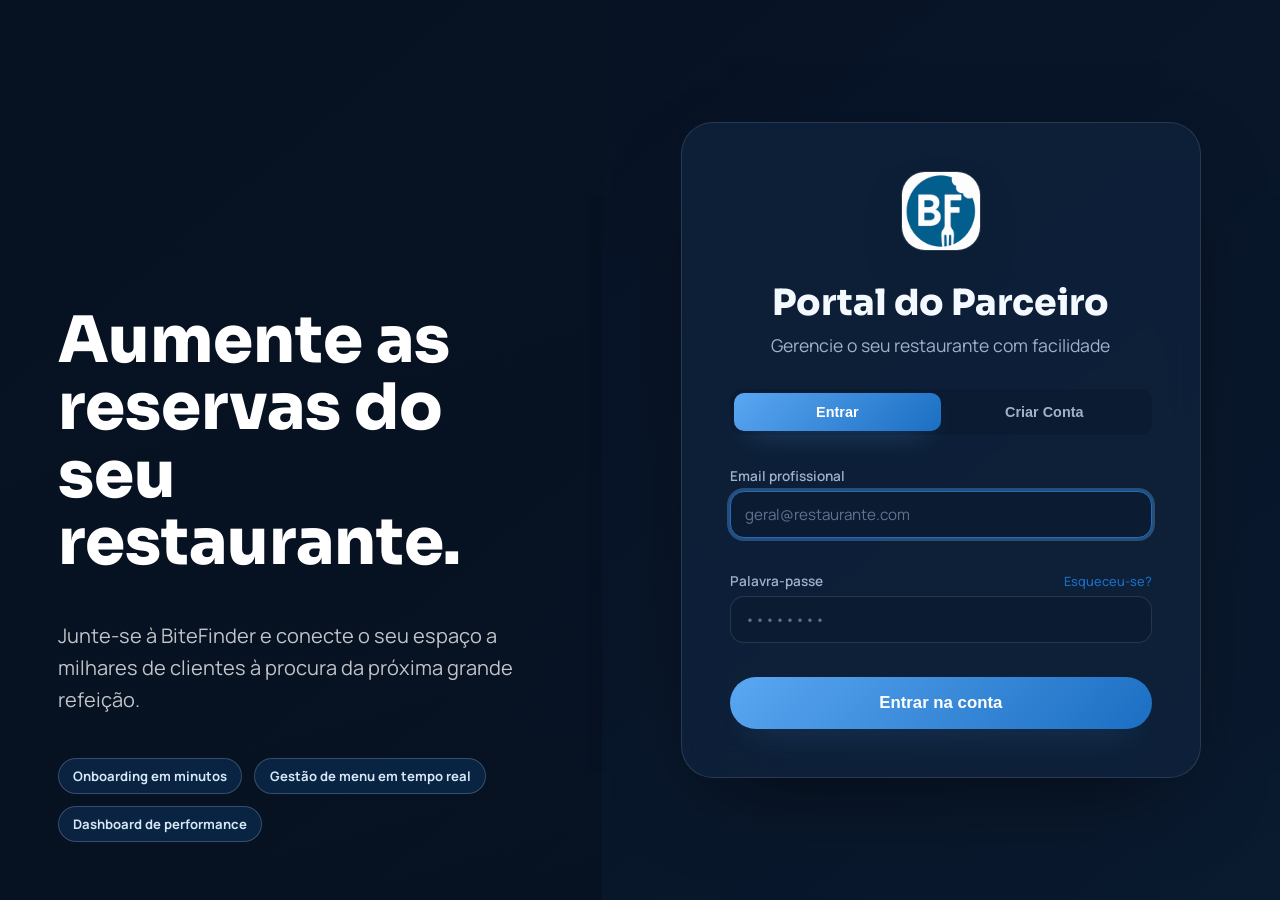
==== commit f2ab4540: "feat: Implement full-stack features and optimizations - **Android App:**   - `HomeScreen`: Fixed AdM" ====
--- a/bitefinder-api/index.html
+++ b/bitefinder-api/index.html
@@ -5,7 +5,7 @@
   <meta name="viewport" content="width=device-width, initial-scale=1.0" />
   <title>BiteFinder Restaurante</title>
   <!-- AdSense Integration Dummy/Test -->
-  <script async src="https://pagead2.googlesyndication.com/pagead/js/adsbygoogle.js"></script>
+  <script async src="https://pagead2.googlesyndication.com/pagead/js/adsbygoogle.js?client=ca-pub-0000000000000000" crossorigin="anonymous"></script>
   <link rel="preconnect" href="https://fonts.googleapis.com" />
   <link rel="preconnect" href="https://fonts.gstatic.com" crossorigin />
   <link href="https://fonts.googleapis.com/css2?family=Manrope:wght@400;500;600;700;800&family=Sora:wght@500;600;700;800&display=swap" rel="stylesheet" />
@@ -816,10 +816,6 @@
   </style>
 </head>
 <body>
-  <div class="adsense-container" style="text-align:center; padding: 20px;">
-    <ins class="adsbygoogle" style="display:block" data-ad-client="ca-pub-1234567890123456" data-ad-slot="1234567890" data-ad-format="auto" data-full-width-responsive="true"></ins>
-    <script>(adsbygoogle = window.adsbygoogle || []).push({});</script>
-  </div>
 
   <!-- ================= LAYOUT DE AUTENTICAÇÃO ================= -->
   <div id="authLayout" class="auth-layout">
